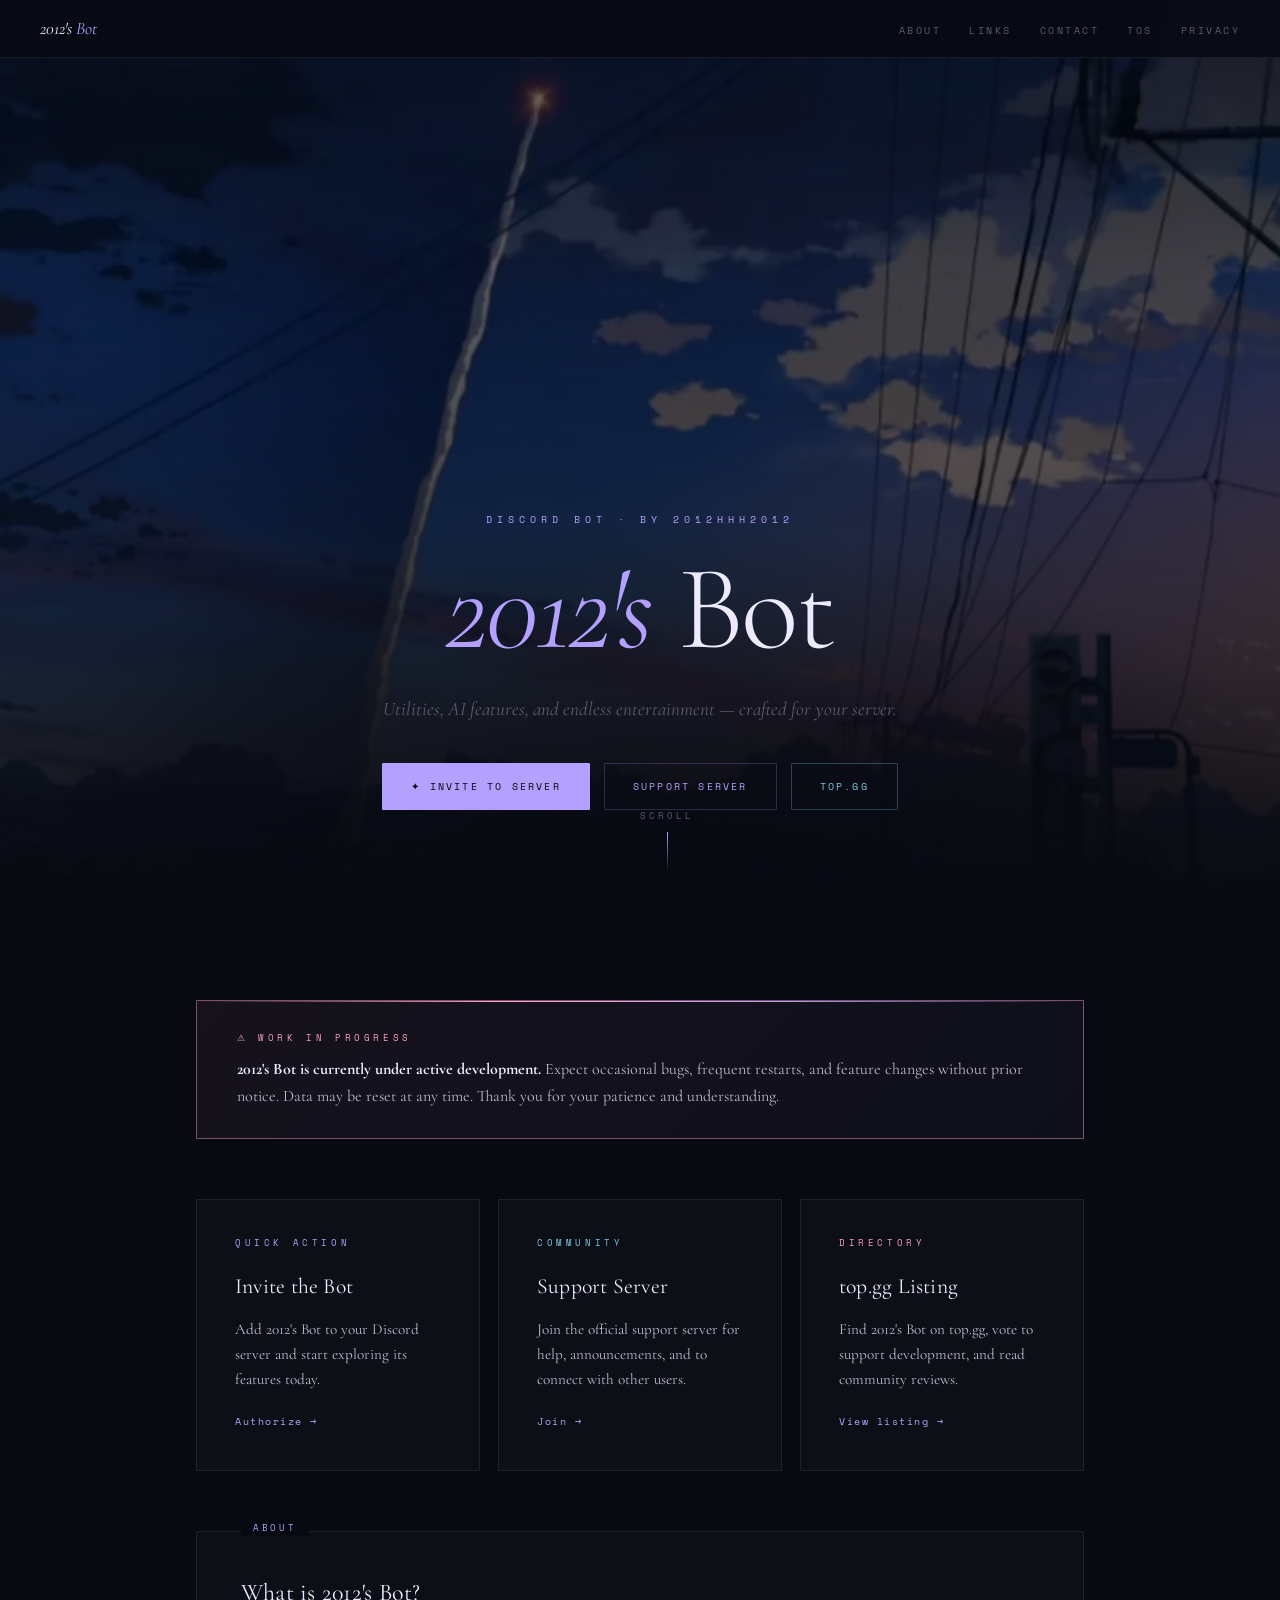
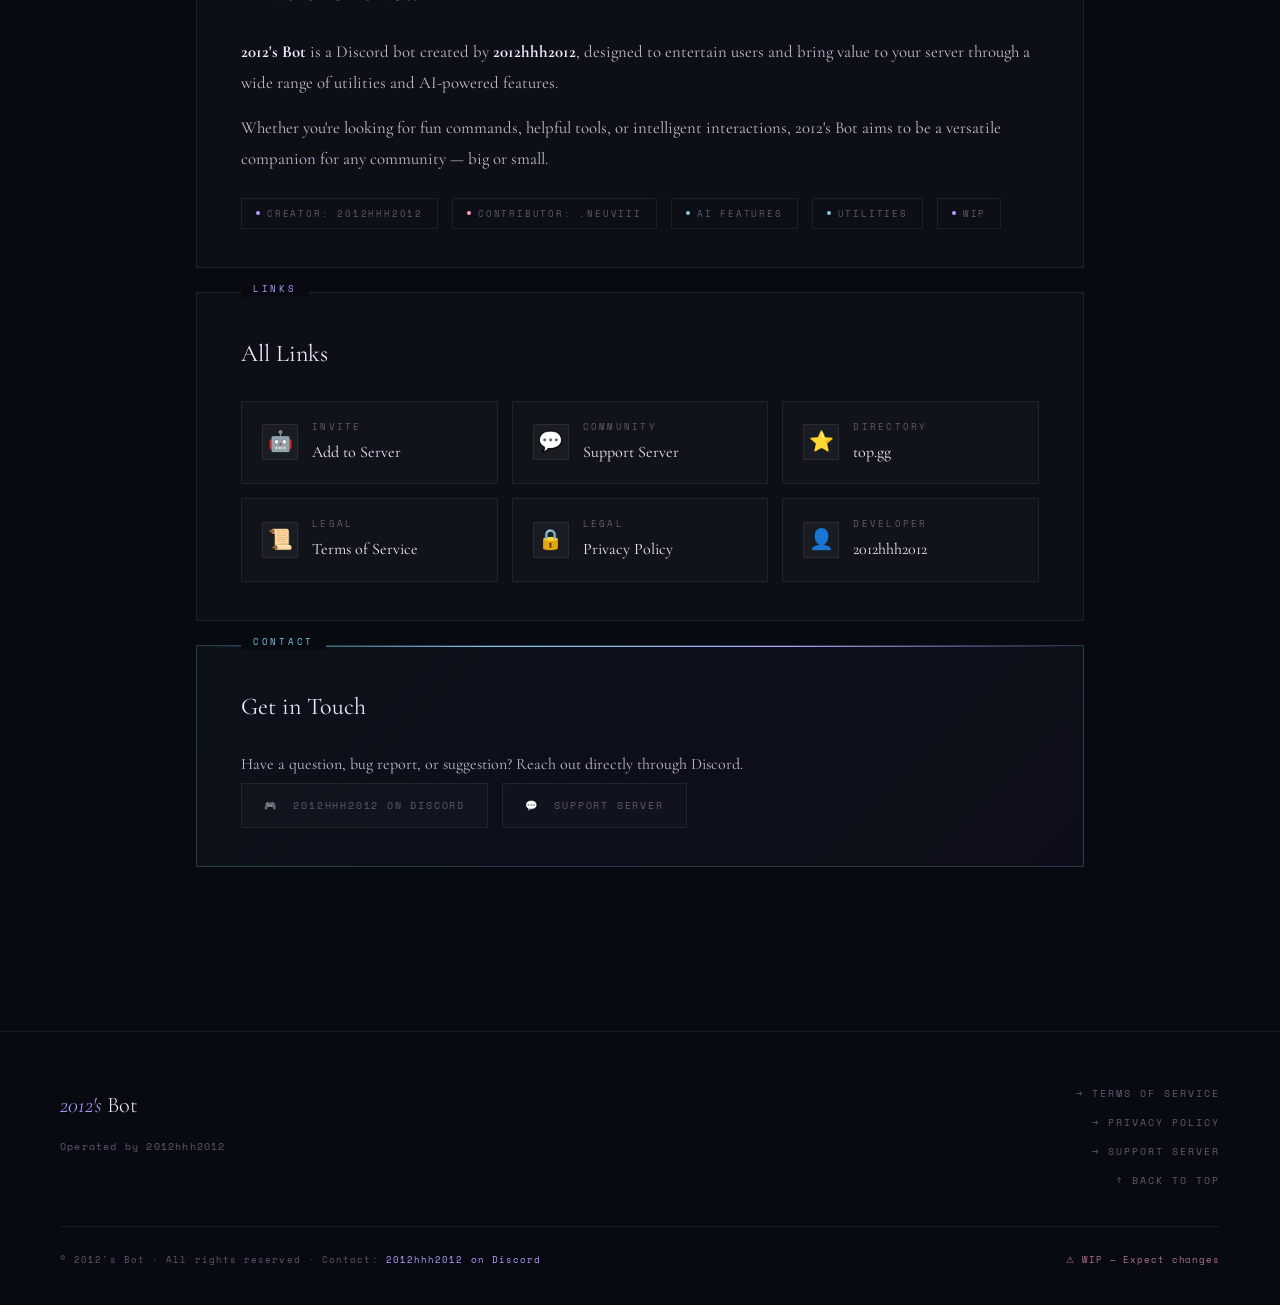
==== 2012sbot/index.html @ 33c3bb2c "front page lets go" ====
<!DOCTYPE html>
<html lang="en">
<head>
  <meta charset="UTF-8" />
  <meta name="viewport" content="width=device-width, initial-scale=1.0" />
  <title>2012's Bot — Discord Bot by 2012hhh2012</title>
  <meta name="description" content="2012's Bot is a Discord bot created by 2012hhh2012 that aims to entertain users and your server with lots of different utilities and AI features." />
  <link rel="icon" type="image/webp" href="bg.webp" />
  <link href="https://fonts.googleapis.com/css2?family=Cormorant+Garamond:ital,wght@0,300;0,400;0,600;1,300;1,400;1,600&family=Space+Mono:ital,wght@0,400;0,700;1,400&display=swap" rel="stylesheet" />
  <style>
    :root {
      --bg:           #080a12;
      --bg-raised:    #0d0f1a;
      --surface:      rgba(255,255,255,0.025);
      --surface-h:    rgba(255,255,255,0.045);
      --border:       rgba(255,255,255,0.07);
      --border-glow:  rgba(180,160,255,0.22);
      --text:         #bfbbd0;
      --text-dim:     #5e5a70;
      --text-bright:  #d8d4ea;
      --accent:       #b4a0ff;
      --accent-dim:   rgba(180,160,255,0.12);
      --accent2:      #ff9ec4;
      --accent2-dim:  rgba(255,158,196,0.1);
      --accent3:      #7ec8e3;
      --accent3-dim:  rgba(126,200,227,0.1);
      --heading:      #edeaff;
      --warn-border:  rgba(255,158,196,0.45);
      --info-border:  rgba(126,200,227,0.45);
    }

    *, *::before, *::after { margin: 0; padding: 0; box-sizing: border-box; }
    html { scroll-behavior: smooth; font-size: 16px; }

    body {
      background: var(--bg);
      color: var(--text);
      font-family: 'Cormorant Garamond', Georgia, serif;
      font-size: 1.125rem;
      line-height: 1.9;
      min-height: 100vh;
      overflow-x: hidden;
    }

    ::selection { background: rgba(180,160,255,0.25); color: var(--heading); }

    /* ── SCROLL PROGRESS ── */
    #scrollLine {
      position: fixed; top: 0; left: 0;
      height: 2px; width: 0%;
      background: linear-gradient(90deg, var(--accent), var(--accent2));
      z-index: 200;
      transition: width 0.08s linear;
    }

    /* ── TOPBAR ── */
    .topbar {
      position: fixed; top: 0; left: 0; right: 0;
      z-index: 100;
      display: flex; align-items: center; justify-content: space-between;
      padding: 0 40px; height: 58px;
      background: rgba(8,10,18,0.85);
      backdrop-filter: blur(16px);
      border-bottom: 1px solid var(--border);
      opacity: 0; transform: translateY(-10px);
      animation: fadeDown 0.6s 1.1s ease forwards;
    }
    .topbar-brand {
      font-family: 'Cormorant Garamond', serif;
      font-size: 1.1rem; font-style: italic;
      color: var(--heading); text-decoration: none;
    }
    .topbar-brand span { color: var(--accent); }
    .topbar-links { display: flex; gap: 28px; list-style: none; }
    .topbar-links a {
      font-family: 'Space Mono', monospace;
      font-size: 10px; letter-spacing: 0.25em; text-transform: uppercase;
      color: var(--text-dim); text-decoration: none;
      transition: color 0.2s;
    }
    .topbar-links a:hover { color: var(--accent); }
    .topbar-links a.active { color: var(--accent); border-bottom: 1px solid var(--accent); padding-bottom: 1px; }

    @keyframes fadeDown { to { opacity: 1; transform: translateY(0); } }

    /* ── HERO ── */
    .hero {
      position: relative; height: 100vh; min-height: 600px;
      display: flex; flex-direction: column;
      align-items: center; justify-content: flex-end;
      padding-bottom: 90px; overflow: hidden;
    }
    #heroBg {
      position: absolute; inset: 0;
      background-image: url('bg.webp');
      background-size: cover; background-position: center 20%;
      filter: brightness(0.48) saturate(1.15);
      transform: scale(1.05);
      animation: slowZoom 40s ease-in-out infinite alternate;
      will-change: transform;
    }
    @keyframes slowZoom {
      from { transform: scale(1.05); }
      to   { transform: scale(1.00); }
    }
    .hero-vignette {
      position: absolute; inset: 0;
      background:
        radial-gradient(ellipse 80% 60% at 50% 100%, rgba(8,10,18,0.95) 0%, transparent 70%),
        linear-gradient(to bottom, rgba(8,10,18,0.3) 0%, transparent 30%, rgba(8,10,18,0.6) 75%, var(--bg) 100%);
    }
    .hero-content {
      position: relative; z-index: 2;
      text-align: center; padding: 0 24px;
    }
    .hero-eyebrow {
      font-family: 'Space Mono', monospace;
      font-size: 10px; letter-spacing: 0.5em; text-transform: uppercase;
      color: var(--accent); margin-bottom: 20px;
      opacity: 0; animation: fadeUp 1s 0.3s ease forwards;
    }
    .hero-title {
      font-size: clamp(3.2rem, 10vw, 7.5rem);
      font-weight: 300; color: var(--heading);
      line-height: 1.0; letter-spacing: -0.02em;
      opacity: 0; animation: fadeUp 1s 0.5s ease forwards;
    }
    .hero-title em { font-style: italic; color: var(--accent); }
    .hero-sub {
      margin-top: 22px;
      font-family: 'Cormorant Garamond', serif;
      font-size: clamp(1rem, 2vw, 1.2rem);
      font-style: italic; color: var(--text-dim);
      max-width: 560px; margin-left: auto; margin-right: auto;
      opacity: 0; animation: fadeUp 1s 0.7s ease forwards;
    }
    .hero-cta-row {
      margin: 36px auto 0;
      display: flex; justify-content: center; gap: 14px; flex-wrap: wrap;
      opacity: 0; animation: fadeUp 1s 0.9s ease forwards;
    }
    .btn {
      font-family: 'Space Mono', monospace; font-size: 10px;
      letter-spacing: 0.22em; text-transform: uppercase;
      text-decoration: none; padding: 13px 28px;
      border-radius: 1px; transition: background 0.2s, color 0.2s, border-color 0.2s, box-shadow 0.2s;
      display: inline-flex; align-items: center; gap: 8px;
    }
    .btn-primary {
      background: var(--accent); color: #08090f;
      border: 1px solid var(--accent);
    }
    .btn-primary:hover {
      background: #c9bcff; border-color: #c9bcff;
      box-shadow: 0 0 28px rgba(180,160,255,0.35);
    }
    .btn-ghost {
      background: transparent; color: var(--accent);
      border: 1px solid var(--border-glow);
    }
    .btn-ghost:hover {
      background: var(--accent-dim); border-color: var(--accent);
    }
    .btn-discord {
      background: transparent; color: var(--accent3);
      border: 1px solid rgba(126,200,227,0.3);
    }
    .btn-discord:hover {
      background: var(--accent3-dim); border-color: var(--accent3);
    }
    .hero-scroll {
      position: absolute; bottom: 28px; left: 50%; transform: translateX(-50%);
      z-index: 2; display: flex; flex-direction: column; align-items: center; gap: 8px;
      opacity: 0; animation: fadeUp 1s 1.3s ease forwards;
    }
    .hero-scroll span {
      font-family: 'Space Mono', monospace; font-size: 9px;
      letter-spacing: 0.35em; text-transform: uppercase; color: var(--text-dim);
    }
    .scroll-arrow {
      width: 1px; height: 40px;
      background: linear-gradient(to bottom, var(--accent), transparent);
      animation: scrollPulse 2s ease-in-out infinite;
    }
    @keyframes scrollPulse {
      0%, 100% { opacity: 0.3; transform: scaleY(0.7); }
      50%       { opacity: 1;   transform: scaleY(1); }
    }
    @keyframes fadeUp {
      from { opacity: 0; transform: translateY(28px); }
      to   { opacity: 1; transform: translateY(0); }
    }

    /* ── MAIN CONTENT ── */
    .main {
      max-width: 960px; margin: 0 auto; padding: 100px 36px 140px;
    }

    /* ── WIP BANNER ── */
    .wip-banner {
      margin-bottom: 60px;
      padding: 28px 40px;
      background: linear-gradient(135deg, rgba(255,158,196,0.06) 0%, rgba(180,160,255,0.04) 100%);
      border: 1px solid var(--warn-border); border-radius: 1px; position: relative; overflow: hidden;
    }
    .wip-banner::before {
      content: ''; position: absolute; top: 0; left: 0; right: 0; height: 1px;
      background: linear-gradient(90deg, transparent, var(--accent2), var(--accent), transparent);
    }
    .wip-eyebrow {
      font-family: 'Space Mono', monospace; font-size: 9px;
      letter-spacing: 0.4em; text-transform: uppercase;
      color: var(--accent2); margin-bottom: 10px;
    }
    .wip-banner p {
      font-size: 1rem; color: var(--text); line-height: 1.7;
    }
    .wip-banner strong { color: var(--heading); }

    /* ── SECTION CARDS ── */
    .section-grid {
      display: grid;
      grid-template-columns: repeat(auto-fit, minmax(280px, 1fr));
      gap: 18px;
      margin-bottom: 60px;
    }

    .card {
      padding: 34px 38px;
      background: var(--surface); border: 1px solid var(--border);
      border-radius: 1px; position: relative; overflow: hidden;
      transition: border-color 0.3s, background 0.3s, box-shadow 0.3s;
      text-decoration: none; display: block; color: inherit;
    }
    .card:hover {
      border-color: var(--border-glow); background: var(--surface-h);
      box-shadow: 0 0 40px rgba(180,160,255,0.06);
    }
    .card-tag {
      font-family: 'Space Mono', monospace; font-size: 9px;
      letter-spacing: 0.4em; text-transform: uppercase;
      color: var(--accent2); margin-bottom: 14px; display: block;
    }
    .card-tag.blue { color: var(--accent3); }
    .card-tag.purple { color: var(--accent); }
    .card h3 {
      font-size: 1.35rem; font-weight: 400; color: var(--heading);
      margin-bottom: 10px; letter-spacing: 0.01em;
    }
    .card p {
      font-size: 0.95rem; color: var(--text); line-height: 1.65;
    }
    .card-arrow {
      margin-top: 20px;
      font-family: 'Space Mono', monospace; font-size: 10px;
      letter-spacing: 0.15em; color: var(--accent);
      display: inline-flex; align-items: center; gap: 6px;
      transition: gap 0.2s;
    }
    .card:hover .card-arrow { gap: 10px; }
    .card-corner {
      position: absolute; bottom: 0; right: 0;
      width: 40px; height: 40px;
      border-top: 1px solid var(--border-glow);
      border-left: 1px solid var(--border-glow);
      opacity: 0; transition: opacity 0.3s;
    }
    .card:hover .card-corner { opacity: 1; }

    /* ── ABOUT SECTION ── */
    .about-section {
      margin-bottom: 24px; padding: 38px 44px;
      background: var(--surface); border: 1px solid var(--border);
      border-radius: 1px; position: relative;
      transition: border-color 0.3s, background 0.3s, box-shadow 0.3s;
    }
    .about-section:hover {
      border-color: var(--border-glow); background: var(--surface-h);
      box-shadow: 0 0 40px rgba(180,160,255,0.04);
    }
    .section-label {
      position: absolute; top: -13px; left: 44px;
      font-family: 'Space Mono', monospace; font-size: 9px;
      letter-spacing: 0.3em; text-transform: uppercase;
      color: var(--accent); background: var(--bg); padding: 0 12px;
    }
    .about-section h2 {
      font-size: 1.5rem; font-weight: 400; color: var(--heading);
      margin-bottom: 20px; letter-spacing: 0.01em;
    }
    .about-section p { margin-bottom: 14px; font-size: 1.05rem; line-height: 1.85; }
    .about-section p:last-child { margin-bottom: 0; }

    /* ── META ROW ── */
    .meta-row {
      display: flex; flex-wrap: wrap; gap: 14px;
      margin-top: 24px;
    }
    .meta-chip {
      font-family: 'Space Mono', monospace; font-size: 9px;
      letter-spacing: 0.2em; text-transform: uppercase;
      color: var(--text-dim);
      padding: 6px 14px; border: 1px solid var(--border); border-radius: 1px;
      display: flex; align-items: center; gap: 7px;
    }
    .meta-chip::before {
      content: ''; width: 4px; height: 4px; border-radius: 50%;
      background: var(--accent); flex-shrink: 0;
    }
    .meta-chip.pink::before { background: var(--accent2); }
    .meta-chip.blue::before { background: var(--accent3); }

    /* ── LINKS GRID ── */
    .links-section {
      margin-bottom: 24px; padding: 38px 44px;
      background: var(--surface); border: 1px solid var(--border);
      border-radius: 1px; position: relative;
      transition: border-color 0.3s, background 0.3s;
    }
    .links-section:hover {
      border-color: var(--border-glow); background: var(--surface-h);
    }
    .links-grid {
      display: grid; grid-template-columns: repeat(auto-fill, minmax(220px, 1fr)); gap: 14px;
      margin-top: 24px;
    }
    .link-item {
      display: flex; align-items: center; gap: 14px;
      padding: 16px 20px;
      background: rgba(255,255,255,0.02); border: 1px solid var(--border);
      border-radius: 1px; text-decoration: none;
      transition: border-color 0.2s, background 0.2s;
    }
    .link-item:hover {
      border-color: var(--border-glow); background: var(--accent-dim);
    }
    .link-icon {
      font-size: 1.25rem; flex-shrink: 0;
      width: 36px; height: 36px;
      display: flex; align-items: center; justify-content: center;
      background: rgba(255,255,255,0.04); border: 1px solid var(--border); border-radius: 1px;
    }
    .link-text { display: flex; flex-direction: column; gap: 2px; }
    .link-label {
      font-family: 'Space Mono', monospace; font-size: 9px;
      letter-spacing: 0.25em; text-transform: uppercase; color: var(--text-dim);
    }
    .link-title {
      font-family: 'Cormorant Garamond', serif; font-size: 1rem;
      color: var(--heading); font-weight: 400;
    }

    /* ── CONTACT SECTION ── */
    .contact-section {
      margin-bottom: 24px; padding: 38px 44px;
      background: linear-gradient(135deg, rgba(126,200,227,0.04) 0%, rgba(180,160,255,0.03) 100%);
      border: 1px solid rgba(126,200,227,0.25); border-radius: 1px; position: relative;
      transition: border-color 0.3s, box-shadow 0.3s;
    }
    .contact-section::before {
      content: ''; position: absolute; top: 0; left: 0; right: 0; height: 1px;
      background: linear-gradient(90deg, transparent, var(--accent3), var(--accent), transparent);
    }
    .contact-section:hover {
      border-color: rgba(126,200,227,0.4);
      box-shadow: 0 0 40px rgba(126,200,227,0.04);
    }
    .contact-section h2 {
      font-size: 1.5rem; font-weight: 400; color: var(--heading); margin-bottom: 20px;
    }
    .contact-row {
      display: flex; flex-wrap: wrap; gap: 14px; margin-top: 4px;
    }
    .contact-link {
      display: inline-flex; align-items: center; gap: 10px;
      padding: 12px 22px;
      background: rgba(255,255,255,0.02); border: 1px solid var(--border);
      border-radius: 1px; text-decoration: none;
      font-family: 'Space Mono', monospace; font-size: 10px;
      letter-spacing: 0.18em; text-transform: uppercase; color: var(--text-dim);
      transition: border-color 0.2s, color 0.2s, background 0.2s;
    }
    .contact-link:hover {
      border-color: var(--accent3); color: var(--accent3); background: var(--accent3-dim);
    }

    /* ── FOOTER ── */
    footer {
      border-top: 1px solid var(--border);
      padding: 52px 60px 36px;
      max-width: 100%;
    }
    .footer-top {
      display: flex; justify-content: space-between; align-items: flex-start;
      flex-wrap: wrap; gap: 28px; margin-bottom: 36px;
    }
    .footer-brand {
      font-family: 'Cormorant Garamond', serif; font-size: 1.4rem;
      color: var(--heading); font-weight: 300;
    }
    .footer-brand em { font-style: italic; color: var(--accent); }
    .footer-links {
      display: flex; flex-direction: column; gap: 10px; align-items: flex-end;
    }
    .footer-links a {
      font-family: 'Space Mono', monospace; font-size: 10px;
      letter-spacing: 0.2em; text-transform: uppercase;
      color: var(--text-dim); text-decoration: none;
      transition: color 0.2s;
    }
    .footer-links a:hover { color: var(--accent); }
    .footer-bottom {
      display: flex; justify-content: space-between; align-items: center;
      flex-wrap: wrap; gap: 12px;
      padding-top: 24px; border-top: 1px solid var(--border);
    }
    .footer-copy {
      font-family: 'Space Mono', monospace; font-size: 9px;
      letter-spacing: 0.12em; color: var(--text-dim);
    }
    .footer-copy a { color: var(--accent); text-decoration: none; }
    .footer-copy a:hover { text-decoration: underline; }
    .footer-wip {
      font-family: 'Space Mono', monospace; font-size: 9px;
      letter-spacing: 0.1em; color: var(--accent2);
      opacity: 0.7;
    }

    /* ── REVEAL ANIMATION ── */
    .reveal {
      opacity: 0; transform: translateY(28px);
      transition: opacity 0.65s ease, transform 0.65s ease;
    }
    .reveal.visible {
      opacity: 1; transform: translateY(0);
    }

    /* ── MOBILE ── */
    @media (max-width: 640px) {
      .topbar { padding: 0 20px; }
      .topbar-links { gap: 16px; }
      .main { padding: 70px 20px 100px; }
      .about-section, .links-section, .contact-section { padding: 28px 24px; }
      footer { padding: 40px 24px 28px; }
      .footer-links { align-items: flex-start; }
      .footer-bottom { flex-direction: column; align-items: flex-start; }
      .section-grid { grid-template-columns: 1fr; }
    }
  </style>
</head>
<body>

<div id="scrollLine"></div>

<!-- TOPBAR -->
<nav class="topbar">
  <a class="topbar-brand" href="#"><em>2012's</em> <span>Bot</span></a>
  <ul class="topbar-links">
    <li><a href="#about">About</a></li>
    <li><a href="#links">Links</a></li>
    <li><a href="#contact">Contact</a></li>
    <li><a href="terms-of-service.html">ToS</a></li>
    <li><a href="privacy-policy.html">Privacy</a></li>
  </ul>
</nav>

<!-- HERO -->
<section class="hero" id="top">
  <div id="heroBg"></div>
  <div class="hero-vignette"></div>

  <div class="hero-content">
    <div class="hero-eyebrow">Discord Bot · by 2012hhh2012</div>
    <h1 class="hero-title"><em>2012's</em> Bot</h1>
    <p class="hero-sub">Utilities, AI features, and endless entertainment — crafted for your server.</p>
    <div class="hero-cta-row">
      <a class="btn btn-primary" href="https://discord.com/oauth2/authorize?client_id=1415655832707661984&permissions=8&integration_type=0&scope=bot" target="_blank" rel="noopener">
        ✦ Invite to Server
      </a>
      <a class="btn btn-ghost" href="https://discord.gg/hf8MxGKPEn" target="_blank" rel="noopener">
        Support Server
      </a>
      <a class="btn btn-discord" href="https://top.gg/bot/1415655832707661984" target="_blank" rel="noopener">
        top.gg
      </a>
    </div>
  </div>

  <div class="hero-scroll">
    <span>Scroll</span>
    <div class="scroll-arrow"></div>
  </div>
</section>

<!-- MAIN -->
<main class="main">

  <!-- WIP CAUTION BANNER -->
  <div class="wip-banner reveal">
    <div class="wip-eyebrow">⚠ Work In Progress</div>
    <p>
      <strong>2012's Bot is currently under active development.</strong>
      Expect occasional bugs, frequent restarts, and feature changes without prior notice. Data may be reset at any time. Thank you for your patience and understanding.
    </p>
  </div>

  <!-- QUICK LINKS CARDS -->
  <div class="section-grid">
    <a class="card reveal" href="https://discord.com/oauth2/authorize?client_id=1415655832707661984&permissions=8&integration_type=0&scope=bot" target="_blank" rel="noopener">
      <span class="card-tag purple">Quick Action</span>
      <h3>Invite the Bot</h3>
      <p>Add 2012's Bot to your Discord server and start exploring its features today.</p>
      <div class="card-arrow">Authorize → </div>
      <div class="card-corner"></div>
    </a>

    <a class="card reveal" href="https://discord.gg/hf8MxGKPEn" target="_blank" rel="noopener">
      <span class="card-tag blue">Community</span>
      <h3>Support Server</h3>
      <p>Join the official support server for help, announcements, and to connect with other users.</p>
      <div class="card-arrow">Join → </div>
      <div class="card-corner"></div>
    </a>

    <a class="card reveal" href="https://top.gg/bot/1415655832707661984" target="_blank" rel="noopener">
      <span class="card-tag">Directory</span>
      <h3>top.gg Listing</h3>
      <p>Find 2012's Bot on top.gg, vote to support development, and read community reviews.</p>
      <div class="card-arrow">View listing → </div>
      <div class="card-corner"></div>
    </a>
  </div>

  <!-- ABOUT -->
  <div class="about-section reveal" id="about">
    <span class="section-label">About</span>
    <h2>What is 2012's Bot?</h2>
    <p>
      <strong style="color:var(--heading)">2012's Bot</strong> is a Discord bot created by <strong style="color:var(--heading)">2012hhh2012</strong>, designed to entertain users and bring value to your server through a wide range of utilities and AI-powered features.
    </p>
    <p>
      Whether you're looking for fun commands, helpful tools, or intelligent interactions, 2012's Bot aims to be a versatile companion for any community — big or small.
    </p>
    <div class="meta-row">
      <div class="meta-chip">Creator: 2012hhh2012</div>
      <div class="meta-chip pink">Contributor: .neuviii</div>
      <div class="meta-chip blue">AI Features</div>
      <div class="meta-chip blue">Utilities</div>
      <div class="meta-chip">WIP</div>
    </div>
  </div>

  <!-- ALL LINKS -->
  <div class="links-section reveal" id="links">
    <span class="section-label">Links</span>
    <h2 style="font-size:1.5rem;font-weight:400;color:var(--heading);">All Links</h2>
    <div class="links-grid">
      <a class="link-item" href="https://discord.com/oauth2/authorize?client_id=1415655832707661984&permissions=8&integration_type=0&scope=bot" target="_blank" rel="noopener">
        <div class="link-icon">🤖</div>
        <div class="link-text">
          <span class="link-label">Invite</span>
          <span class="link-title">Add to Server</span>
        </div>
      </a>
      <a class="link-item" href="https://discord.gg/hf8MxGKPEn" target="_blank" rel="noopener">
        <div class="link-icon">💬</div>
        <div class="link-text">
          <span class="link-label">Community</span>
          <span class="link-title">Support Server</span>
        </div>
      </a>
      <a class="link-item" href="https://top.gg/bot/1415655832707661984" target="_blank" rel="noopener">
        <div class="link-icon">⭐</div>
        <div class="link-text">
          <span class="link-label">Directory</span>
          <span class="link-title">top.gg</span>
        </div>
      </a>
      <a class="link-item" href="terms-of-service.html">
        <div class="link-icon">📜</div>
        <div class="link-text">
          <span class="link-label">Legal</span>
          <span class="link-title">Terms of Service</span>
        </div>
      </a>
      <a class="link-item" href="privacy-policy.html">
        <div class="link-icon">🔒</div>
        <div class="link-text">
          <span class="link-label">Legal</span>
          <span class="link-title">Privacy Policy</span>
        </div>
      </a>
      <a class="link-item" href="https://discord.com/users/1127437783460495452" target="_blank" rel="noopener">
        <div class="link-icon">👤</div>
        <div class="link-text">
          <span class="link-label">Developer</span>
          <span class="link-title">2012hhh2012</span>
        </div>
      </a>
    </div>
  </div>

  <!-- CONTACT -->
  <div class="contact-section reveal" id="contact">
    <span class="section-label" style="color:var(--accent3);background:var(--bg);">Contact</span>
    <h2>Get in Touch</h2>
    <p style="font-size:1rem;color:var(--text);margin-bottom:4px;">
      Have a question, bug report, or suggestion? Reach out directly through Discord.
    </p>
    <div class="contact-row">
      <a class="contact-link" href="https://discord.com/users/1127437783460495452" target="_blank" rel="noopener">
        🎮 &nbsp;2012hhh2012 on Discord
      </a>
      <a class="contact-link" href="https://discord.gg/hf8MxGKPEn" target="_blank" rel="noopener">
        💬 &nbsp;Support Server
      </a>
    </div>
  </div>

</main>

<!-- FOOTER -->
<footer>
  <div class="footer-top">
    <div>
      <div class="footer-brand"><em>2012's</em> Bot</div>
      <div style="margin-top:10px;font-family:'Space Mono',monospace;font-size:10px;color:var(--text-dim);letter-spacing:0.12em;">
        Operated by 2012hhh2012
      </div>
    </div>
    <div class="footer-links">
      <a href="terms-of-service.html">→ Terms of Service</a>
      <a href="privacy-policy.html">→ Privacy Policy</a>
      <a href="https://discord.gg/hf8MxGKPEn" target="_blank" rel="noopener">→ Support Server</a>
      <a href="#top">↑ Back to Top</a>
    </div>
  </div>
  <div class="footer-bottom">
    <div class="footer-copy">
      © 2012's Bot · All rights reserved ·
      Contact: <a href="https://discord.com/users/1127437783460495452" target="_blank" rel="noopener">2012hhh2012 on Discord</a>
    </div>
    <div class="footer-wip">⚠ WIP — Expect changes</div>
  </div>
</footer>

<script>
  // Hero background
  document.getElementById('heroBg').style.backgroundImage = "url('bg.webp')";

  // Scroll progress
  const scrollLine = document.getElementById('scrollLine');
  window.addEventListener('scroll', () => {
    const pct = (window.scrollY / (document.body.scrollHeight - window.innerHeight)) * 100;
    scrollLine.style.width = Math.min(pct, 100) + '%';
  }, { passive: true });

  // Reveal on scroll
  const revealEls = document.querySelectorAll('.reveal');
  const revealObs = new IntersectionObserver(entries => {
    entries.forEach(entry => {
      if (entry.isIntersecting) {
        entry.target.classList.add('visible');
        revealObs.unobserve(entry.target);
      }
    });
  }, { threshold: 0.06, rootMargin: '-40px 0px 0px 0px' });
  revealEls.forEach((el, i) => {
    el.style.transitionDelay = (i % 3) * 0.08 + 's';
    revealObs.observe(el);
  });

  // Active topbar link on scroll
  const sections = ['about', 'links', 'contact'];
  const topLinks = document.querySelectorAll('.topbar-links a');
  window.addEventListener('scroll', () => {
    let current = '';
    sections.forEach(id => {
      const el = document.getElementById(id);
      if (el && window.scrollY >= el.offsetTop - 120) current = id;
    });
    topLinks.forEach(a => {
      a.classList.toggle('active', a.getAttribute('href') === '#' + current);
    });
  }, { passive: true });
</script>
</body>
</html>
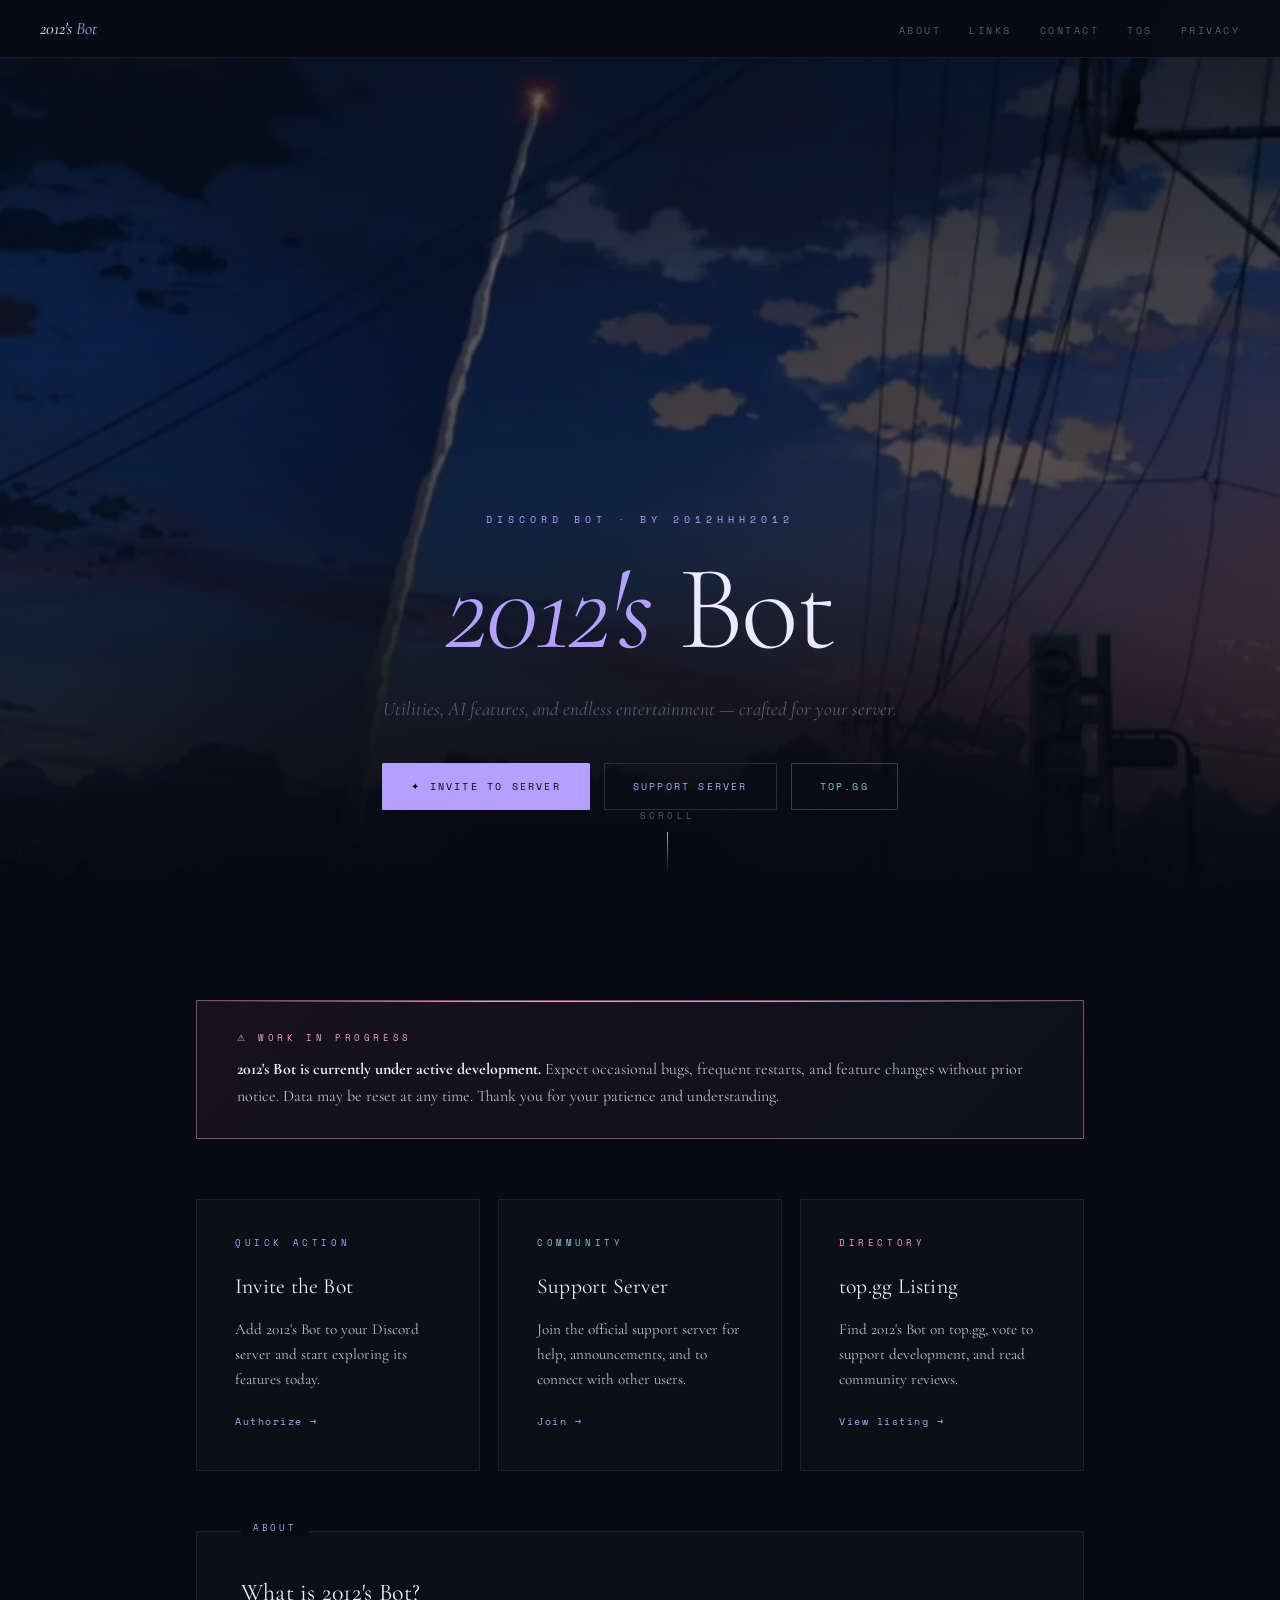
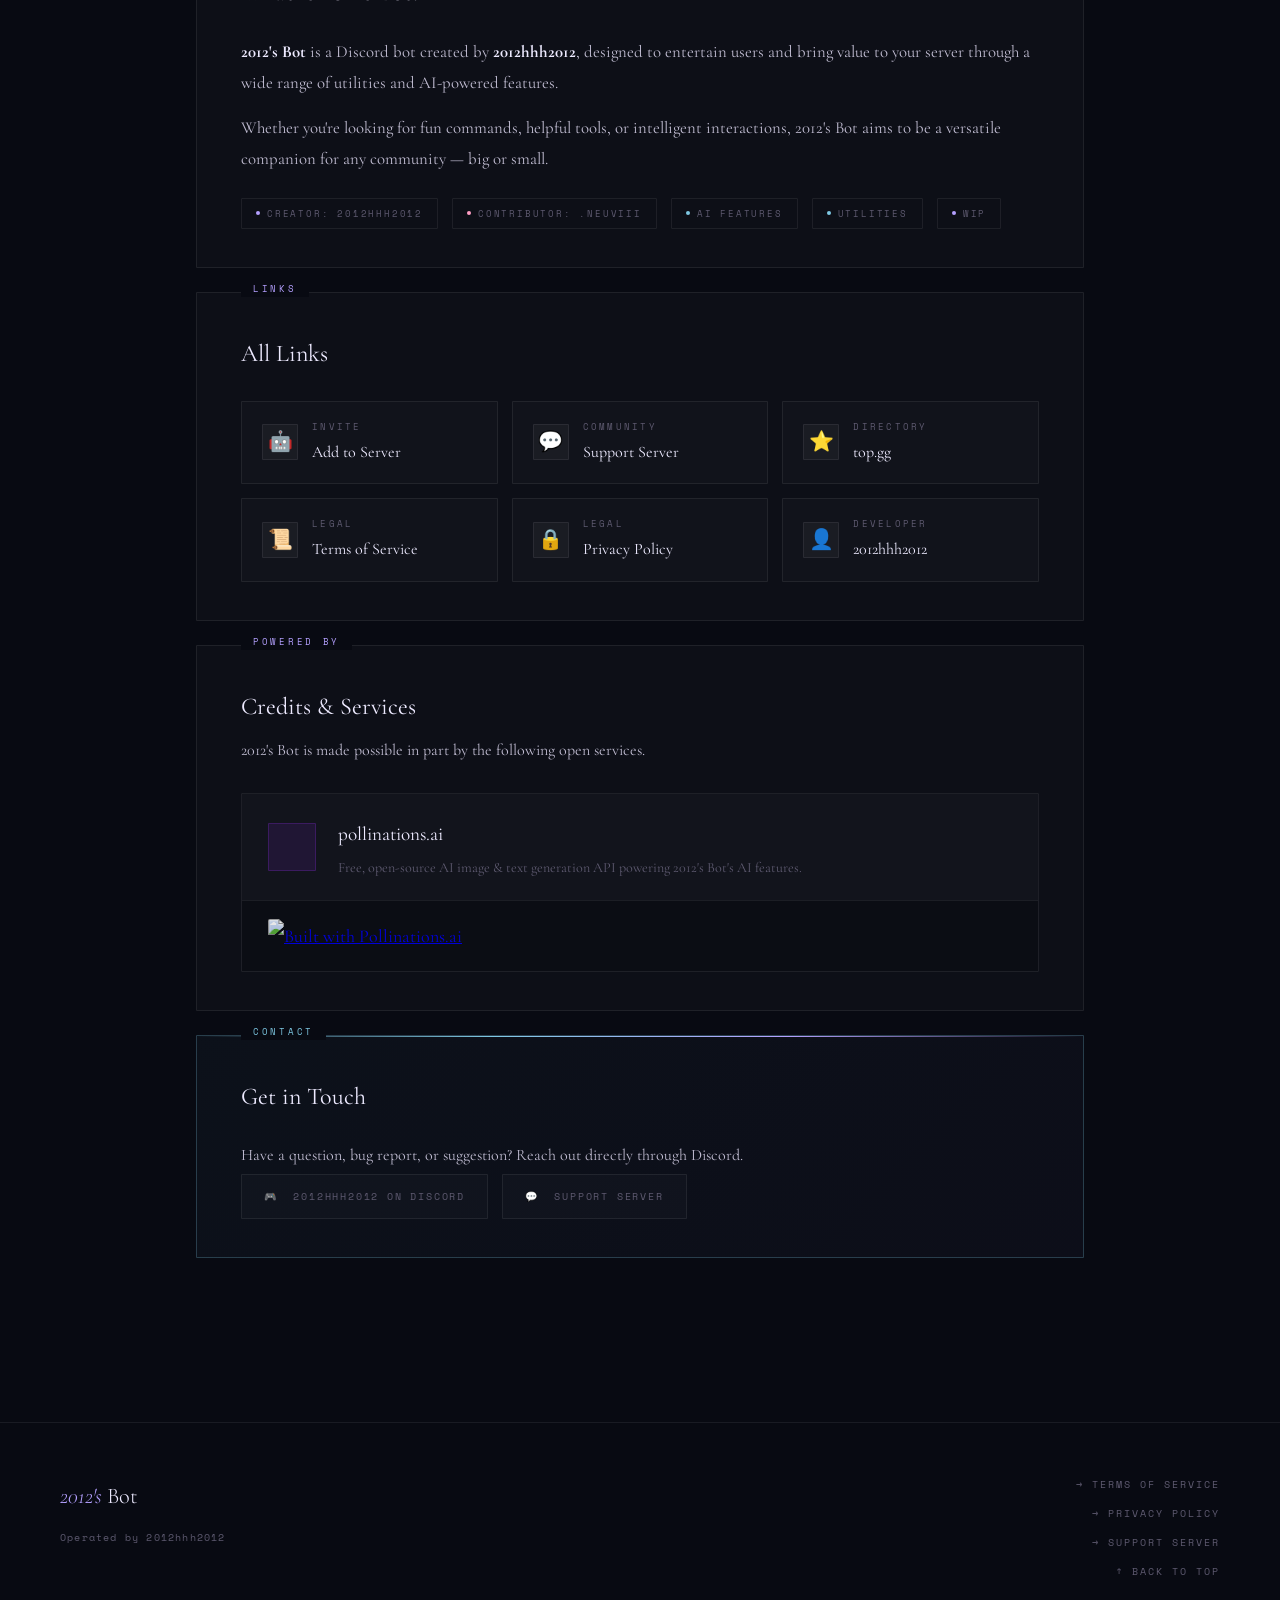
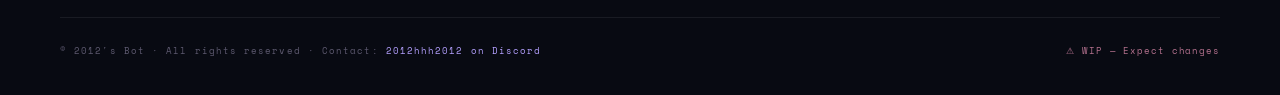
==== commit 11975cad: "credit pollinations.ai" ====
--- a/2012sbot/index.html
+++ b/2012sbot/index.html
@@ -384,6 +384,64 @@
       border-color: var(--accent3); color: var(--accent3); background: var(--accent3-dim);
     }
 
+    /* ── CREDITS SECTION ── */
+    .credits-section {
+      margin-bottom: 24px; padding: 38px 44px;
+      background: var(--surface); border: 1px solid var(--border);
+      border-radius: 1px; position: relative;
+      transition: border-color 0.3s, background 0.3s, box-shadow 0.3s;
+    }
+    .credits-section:hover {
+      border-color: var(--border-glow); background: var(--surface-h);
+      box-shadow: 0 0 40px rgba(180,160,255,0.04);
+    }
+    .credits-section h2 {
+      font-size: 1.5rem; font-weight: 400; color: var(--heading); margin-bottom: 6px;
+    }
+    .credit-card {
+      border: 1px solid var(--border); border-radius: 1px; overflow: hidden;
+      transition: border-color 0.3s;
+    }
+    .credit-card:hover { border-color: var(--border-glow); }
+    .credit-card-top {
+      display: flex; align-items: center; gap: 22px;
+      padding: 22px 26px; background: rgba(255,255,255,0.018);
+    }
+    .credit-logo-wrap {
+      width: 48px; height: 48px; flex-shrink: 0;
+      display: flex; align-items: center; justify-content: center;
+      background: rgba(138,43,226,0.12); border: 1px solid rgba(138,43,226,0.25);
+      border-radius: 1px; padding: 8px;
+    }
+    .credit-logo { width: 100%; height: 100%; object-fit: contain; filter: brightness(0) invert(1); }
+    .credit-info { display: flex; flex-direction: column; gap: 4px; }
+    .credit-name {
+      font-family: 'Cormorant Garamond', serif; font-size: 1.2rem;
+      font-weight: 400; color: var(--heading);
+    }
+    .credit-name a { color: var(--heading); text-decoration: none; transition: color 0.2s; }
+    .credit-name a:hover { color: var(--accent); }
+    .credit-desc { font-size: 0.88rem; color: var(--text-dim); line-height: 1.5; }
+    .credit-card-bottom {
+      padding: 18px 26px; border-top: 1px solid var(--border);
+      background: rgba(0,0,0,0.12);
+    }
+    .credit-assets-label {
+      font-family: 'Space Mono', monospace; font-size: 9px;
+      letter-spacing: 0.35em; text-transform: uppercase;
+      color: var(--text-dim); margin-bottom: 10px;
+    }
+    .credit-asset-row { display: flex; flex-wrap: wrap; gap: 10px; }
+    .credit-asset-link {
+      display: inline-flex; align-items: center; gap: 7px;
+      font-family: 'Space Mono', monospace; font-size: 9px;
+      letter-spacing: 0.18em; text-transform: uppercase;
+      color: var(--accent); text-decoration: none;
+      padding: 6px 14px; border: 1px solid rgba(180,160,255,0.2); border-radius: 1px;
+      transition: background 0.2s, border-color 0.2s;
+    }
+    .credit-asset-link:hover { background: var(--accent-dim); border-color: var(--accent); }
+
     /* ── FOOTER ── */
     footer {
       border-top: 1px solid var(--border);
@@ -600,6 +658,41 @@
     </div>
   </div>
 
+  <!-- POWERED BY / CREDITS -->
+  <div class="credits-section reveal" id="credits">
+    <span class="section-label" style="color:var(--accent);background:var(--bg);">Powered By</span>
+    <h2>Credits &amp; Services</h2>
+    <p style="font-size:1rem;color:var(--text);margin-bottom:28px;">
+      2012's Bot is made possible in part by the following open services.
+    </p>
+
+    <!-- Pollinations.ai -->
+    <div class="credit-card">
+      <div class="credit-card-top">
+        <div class="credit-logo-wrap">
+          <img src="https://raw.githubusercontent.com/pollinations/pollinations/main/assets/logo.svg" alt="Pollinations.ai logo" class="credit-logo" onerror="this.style.display='none'" />
+        </div>
+        <div class="credit-info">
+          <div class="credit-name">
+            <a href="https://pollinations.ai/" target="_blank" rel="noopener">pollinations.ai</a>
+          </div>
+          <div class="credit-desc">Free, open-source AI image &amp; text generation API powering 2012's Bot's AI features.</div>
+        </div>
+      </div>
+      <div class="credit-card-bottom">
+        <a href="https://pollinations.ai/" target="_blank" rel="noopener">
+          <img
+            src="https://img.shields.io/badge/Built%20with-Pollinations-8a2be2?style=for-the-badge&logo=[data-uri]&logoColor=white&labelColor=6a0dad"
+            alt="Built with Pollinations.ai"
+            style="height:28px;border-radius:2px;opacity:0.9;transition:opacity 0.2s;"
+            onmouseover="this.style.opacity='1'"
+            onmouseout="this.style.opacity='0.9'"
+          />
+        </a>
+      </div>
+    </div>
+  </div>
+
   <!-- CONTACT -->
   <div class="contact-section reveal" id="contact">
     <span class="section-label" style="color:var(--accent3);background:var(--bg);">Contact</span>
